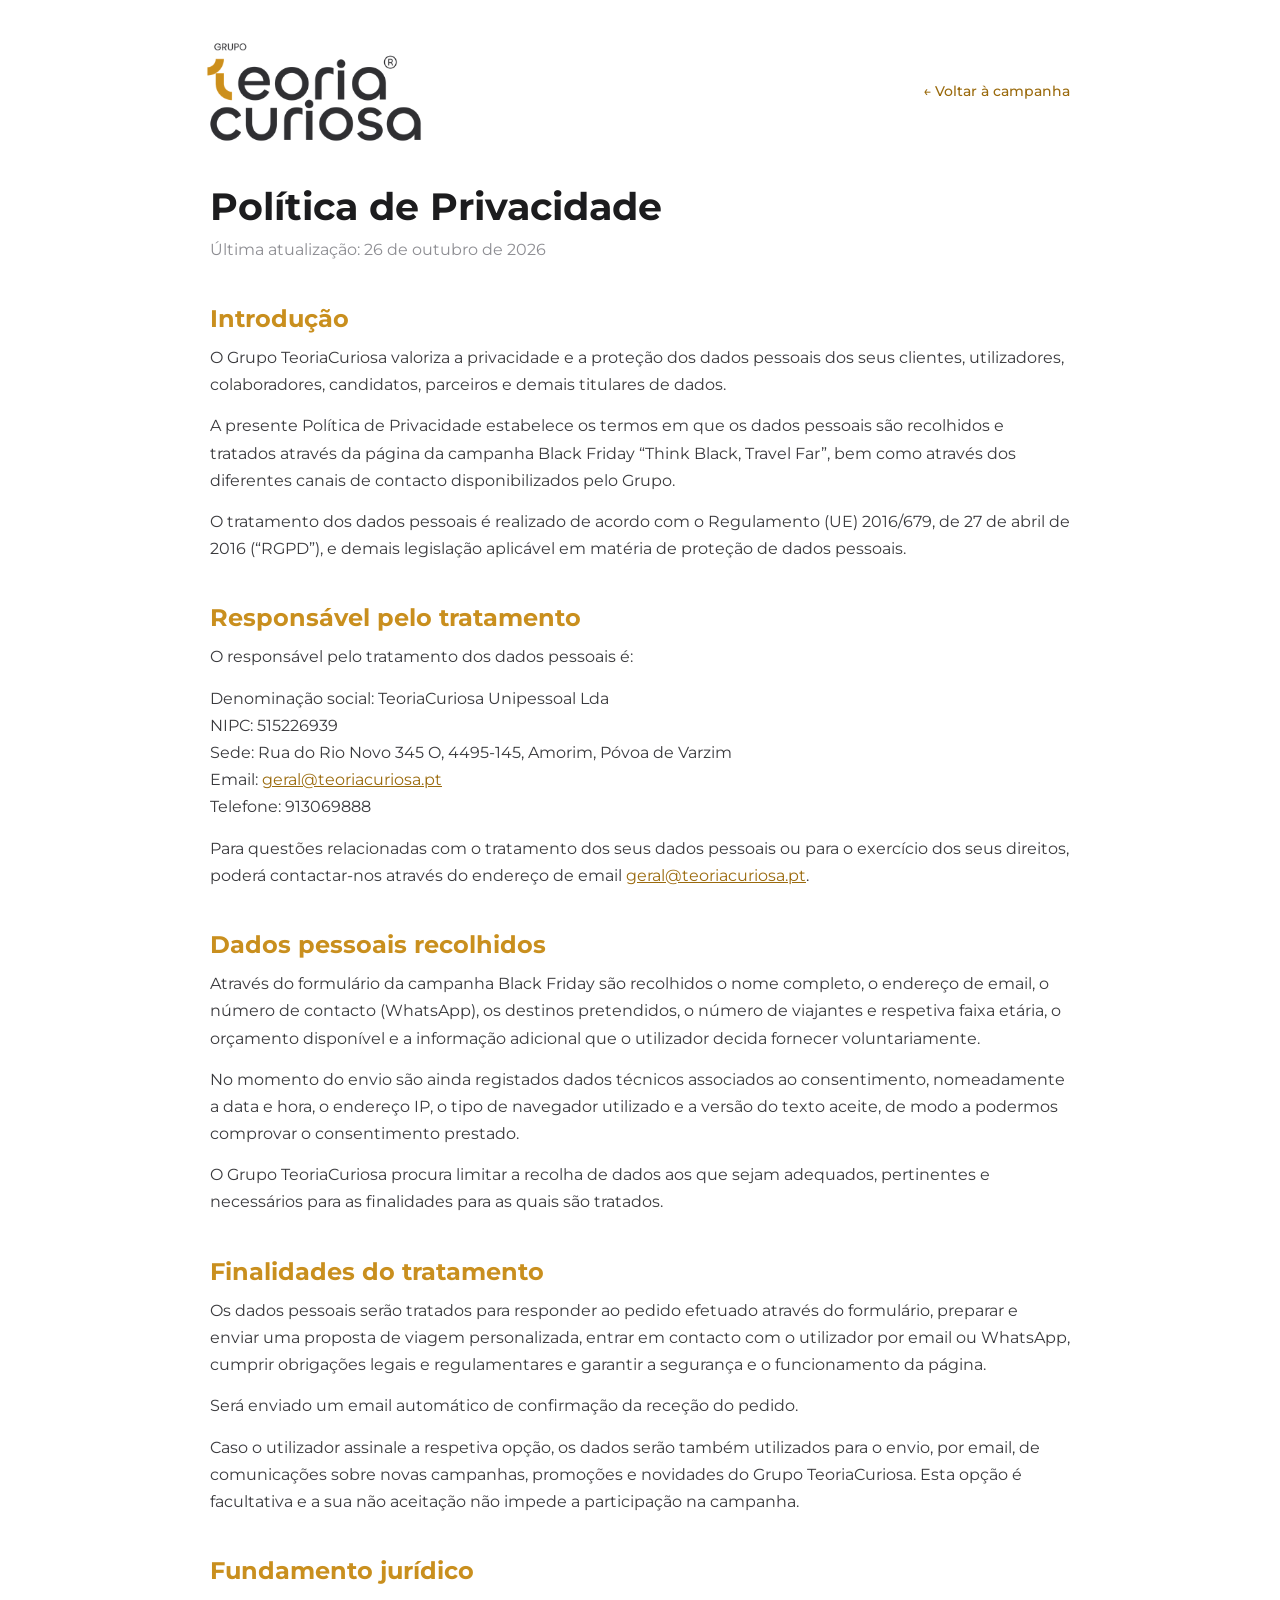
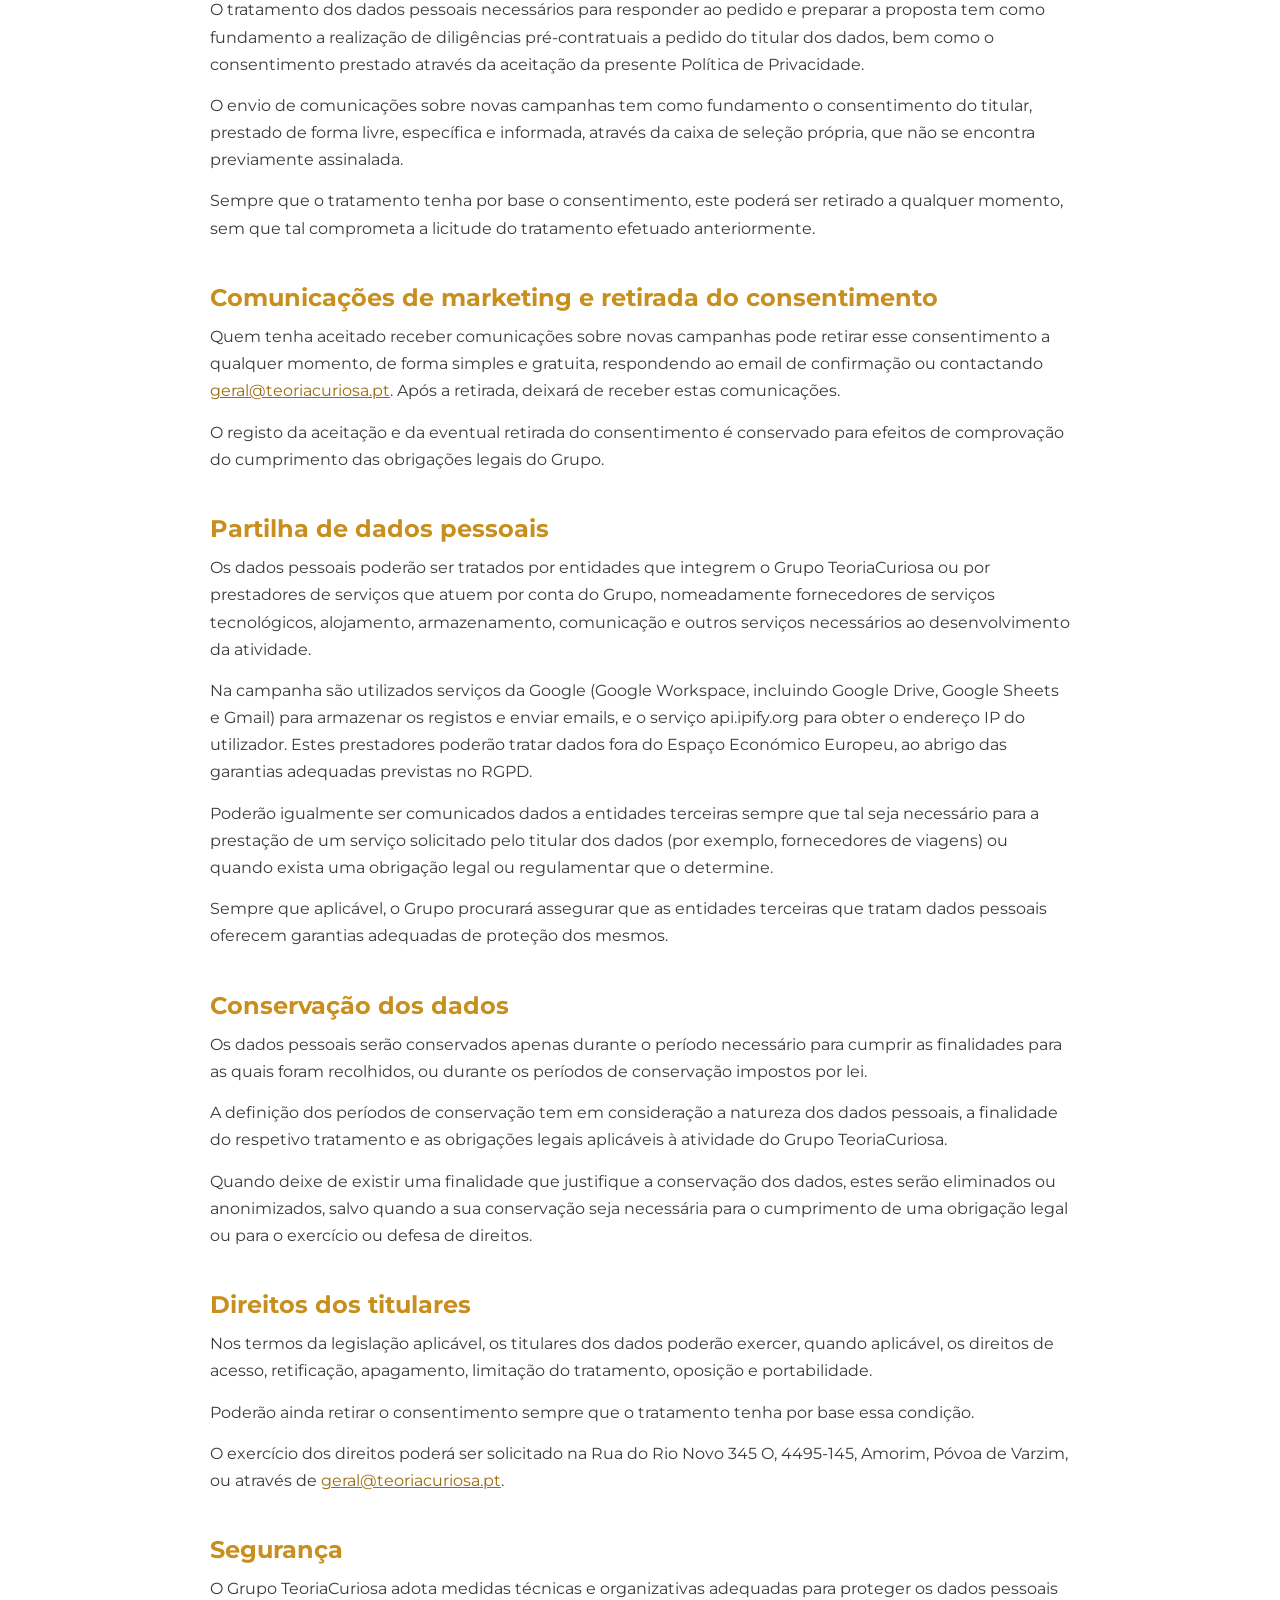
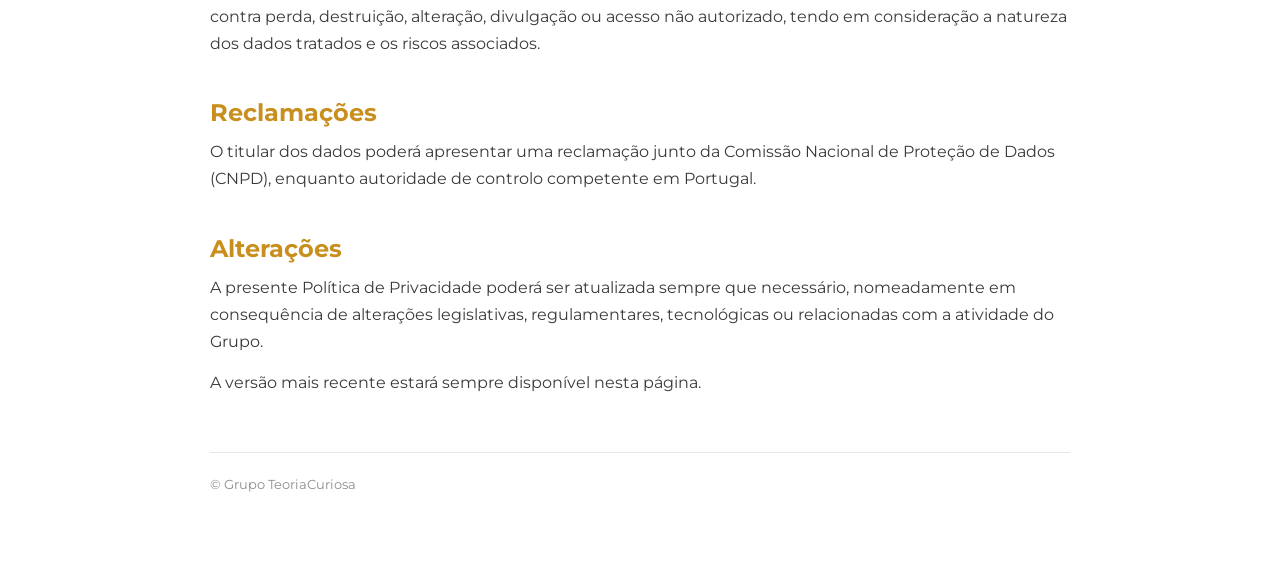
==== privacidade.html @ 89f55c1d "Add new page privacy" ====
<!doctype html>
<html lang="pt-PT">
<head>
  <meta charset="utf-8">
  <meta name="viewport" content="width=device-width, initial-scale=1">
  <title>Política de Privacidade | Grupo TeoriaCuriosa</title>
  <meta name="robots" content="noindex">
  <link rel="preconnect" href="https://fonts.googleapis.com">
  <link rel="preconnect" href="https://fonts.gstatic.com" crossorigin>
  <link href="https://fonts.googleapis.com/css2?family=Montserrat:wght@400;500;700&display=swap" rel="stylesheet">
  <style>
    :root{--ouro:#C98F1E;--ouro-escuro:#9a6a0d;--texto:#3a3a3d;--titulo:#1c1c1e;--cinza:#8d8d92}
    *{box-sizing:border-box}
    body{margin:0;background:#fff;color:var(--texto);font-family:'Montserrat',Arial,Helvetica,sans-serif;line-height:1.7;font-size:16px}
    .wrap{max-width:900px;margin:0 auto;padding:40px 20px 72px}
    .topo{display:flex;align-items:center;justify-content:space-between;gap:16px;margin-bottom:40px}
    .topo img{height:104px;width:auto;display:block;margin-left:-6px}
    .voltar{font-size:14px;color:var(--ouro-escuro);text-decoration:none;font-weight:500}
    .voltar:hover,.voltar:focus-visible{text-decoration:underline}
    h1{font-size:clamp(28px,5vw,38px);line-height:1.2;margin:0 0 6px;color:var(--titulo);font-weight:700}
    .data{color:var(--cinza);margin:0 0 36px}
    h2{font-size:clamp(20px,3.4vw,24px);color:var(--ouro);margin:40px 0 10px;font-weight:700;line-height:1.3}
    p{margin:0 0 14px}
    a{color:var(--ouro-escuro)}
    .ficha{margin:0 0 14px}
    footer{margin-top:56px;padding-top:20px;border-top:1px solid #e6e6e8;font-size:13px;color:var(--cinza)}
    @media (max-width:520px){.topo img{height:84px}}
  </style>
</head>
<body>
<main class="wrap">

  <div class="topo">
    <img src="[data-uri]" alt="Grupo TeoriaCuriosa">
    <a class="voltar" href="index.html">&larr; Voltar à campanha</a>
  </div>

  <h1>Política de Privacidade</h1>
  <p class="data">Última atualização: 26 de outubro de 2026</p>

  <h2>Introdução</h2>
  <p>O Grupo TeoriaCuriosa valoriza a privacidade e a proteção dos dados pessoais dos seus clientes, utilizadores, colaboradores, candidatos, parceiros e demais titulares de dados.</p>
  <p>A presente Política de Privacidade estabelece os termos em que os dados pessoais são recolhidos e tratados através da página da campanha Black Friday &ldquo;Think Black, Travel Far&rdquo;, bem como através dos diferentes canais de contacto disponibilizados pelo Grupo.</p>
  <p>O tratamento dos dados pessoais é realizado de acordo com o Regulamento (UE) 2016/679, de 27 de abril de 2016 (&ldquo;RGPD&rdquo;), e demais legislação aplicável em matéria de proteção de dados pessoais.</p>

  <h2>Responsável pelo tratamento</h2>
  <p>O responsável pelo tratamento dos dados pessoais é:</p>
  <p class="ficha">
    Denominação social: TeoriaCuriosa Unipessoal Lda<br>
    NIPC: 515226939<br>
    Sede: Rua do Rio Novo 345 O, 4495-145, Amorim, Póvoa de Varzim<br>
    Email: <a href="mailto:geral@teoriacuriosa.pt">geral@teoriacuriosa.pt</a><br>
    Telefone: 913069888
  </p>
  <p>Para questões relacionadas com o tratamento dos seus dados pessoais ou para o exercício dos seus direitos, poderá contactar-nos através do endereço de email <a href="mailto:geral@teoriacuriosa.pt">geral@teoriacuriosa.pt</a>.</p>

  <h2>Dados pessoais recolhidos</h2>
  <p>Através do formulário da campanha Black Friday são recolhidos o nome completo, o endereço de email, o número de contacto (WhatsApp), os destinos pretendidos, o número de viajantes e respetiva faixa etária, o orçamento disponível e a informação adicional que o utilizador decida fornecer voluntariamente.</p>
  <p>No momento do envio são ainda registados dados técnicos associados ao consentimento, nomeadamente a data e hora, o endereço IP, o tipo de navegador utilizado e a versão do texto aceite, de modo a podermos comprovar o consentimento prestado.</p>
  <p>O Grupo TeoriaCuriosa procura limitar a recolha de dados aos que sejam adequados, pertinentes e necessários para as finalidades para as quais são tratados.</p>

  <h2>Finalidades do tratamento</h2>
  <p>Os dados pessoais serão tratados para responder ao pedido efetuado através do formulário, preparar e enviar uma proposta de viagem personalizada, entrar em contacto com o utilizador por email ou WhatsApp, cumprir obrigações legais e regulamentares e garantir a segurança e o funcionamento da página.</p>
  <p>Será enviado um email automático de confirmação da receção do pedido.</p>
  <p>Caso o utilizador assinale a respetiva opção, os dados serão também utilizados para o envio, por email, de comunicações sobre novas campanhas, promoções e novidades do Grupo TeoriaCuriosa. Esta opção é facultativa e a sua não aceitação não impede a participação na campanha.</p>

  <h2>Fundamento jurídico</h2>
  <p>O tratamento dos dados pessoais necessários para responder ao pedido e preparar a proposta tem como fundamento a realização de diligências pré-contratuais a pedido do titular dos dados, bem como o consentimento prestado através da aceitação da presente Política de Privacidade.</p>
  <p>O envio de comunicações sobre novas campanhas tem como fundamento o consentimento do titular, prestado de forma livre, específica e informada, através da caixa de seleção própria, que não se encontra previamente assinalada.</p>
  <p>Sempre que o tratamento tenha por base o consentimento, este poderá ser retirado a qualquer momento, sem que tal comprometa a licitude do tratamento efetuado anteriormente.</p>

  <h2>Comunicações de marketing e retirada do consentimento</h2>
  <p>Quem tenha aceitado receber comunicações sobre novas campanhas pode retirar esse consentimento a qualquer momento, de forma simples e gratuita, respondendo ao email de confirmação ou contactando <a href="mailto:geral@teoriacuriosa.pt">geral@teoriacuriosa.pt</a>. Após a retirada, deixará de receber estas comunicações.</p>
  <p>O registo da aceitação e da eventual retirada do consentimento é conservado para efeitos de comprovação do cumprimento das obrigações legais do Grupo.</p>

  <h2>Partilha de dados pessoais</h2>
  <p>Os dados pessoais poderão ser tratados por entidades que integrem o Grupo TeoriaCuriosa ou por prestadores de serviços que atuem por conta do Grupo, nomeadamente fornecedores de serviços tecnológicos, alojamento, armazenamento, comunicação e outros serviços necessários ao desenvolvimento da atividade.</p>
  <p>Na campanha são utilizados serviços da Google (Google Workspace, incluindo Google Drive, Google Sheets e Gmail) para armazenar os registos e enviar emails, e o serviço api.ipify.org para obter o endereço IP do utilizador. Estes prestadores poderão tratar dados fora do Espaço Económico Europeu, ao abrigo das garantias adequadas previstas no RGPD.</p>
  <p>Poderão igualmente ser comunicados dados a entidades terceiras sempre que tal seja necessário para a prestação de um serviço solicitado pelo titular dos dados (por exemplo, fornecedores de viagens) ou quando exista uma obrigação legal ou regulamentar que o determine.</p>
  <p>Sempre que aplicável, o Grupo procurará assegurar que as entidades terceiras que tratam dados pessoais oferecem garantias adequadas de proteção dos mesmos.</p>

  <h2>Conservação dos dados</h2>
  <p>Os dados pessoais serão conservados apenas durante o período necessário para cumprir as finalidades para as quais foram recolhidos, ou durante os períodos de conservação impostos por lei.</p>
  <p>A definição dos períodos de conservação tem em consideração a natureza dos dados pessoais, a finalidade do respetivo tratamento e as obrigações legais aplicáveis à atividade do Grupo TeoriaCuriosa.</p>
  <p>Quando deixe de existir uma finalidade que justifique a conservação dos dados, estes serão eliminados ou anonimizados, salvo quando a sua conservação seja necessária para o cumprimento de uma obrigação legal ou para o exercício ou defesa de direitos.</p>

  <h2>Direitos dos titulares</h2>
  <p>Nos termos da legislação aplicável, os titulares dos dados poderão exercer, quando aplicável, os direitos de acesso, retificação, apagamento, limitação do tratamento, oposição e portabilidade.</p>
  <p>Poderão ainda retirar o consentimento sempre que o tratamento tenha por base essa condição.</p>
  <p>O exercício dos direitos poderá ser solicitado na Rua do Rio Novo 345 O, 4495-145, Amorim, Póvoa de Varzim, ou através de <a href="mailto:geral@teoriacuriosa.pt">geral@teoriacuriosa.pt</a>.</p>

  <h2>Segurança</h2>
  <p>O Grupo TeoriaCuriosa adota medidas técnicas e organizativas adequadas para proteger os dados pessoais contra perda, destruição, alteração, divulgação ou acesso não autorizado, tendo em consideração a natureza dos dados tratados e os riscos associados.</p>

  <h2>Reclamações</h2>
  <p>O titular dos dados poderá apresentar uma reclamação junto da Comissão Nacional de Proteção de Dados (CNPD), enquanto autoridade de controlo competente em Portugal.</p>

  <h2>Alterações</h2>
  <p>A presente Política de Privacidade poderá ser atualizada sempre que necessário, nomeadamente em consequência de alterações legislativas, regulamentares, tecnológicas ou relacionadas com a atividade do Grupo.</p>
  <p>A versão mais recente estará sempre disponível nesta página.</p>

  <footer>&copy; Grupo TeoriaCuriosa</footer>
</main>
</body>
</html>
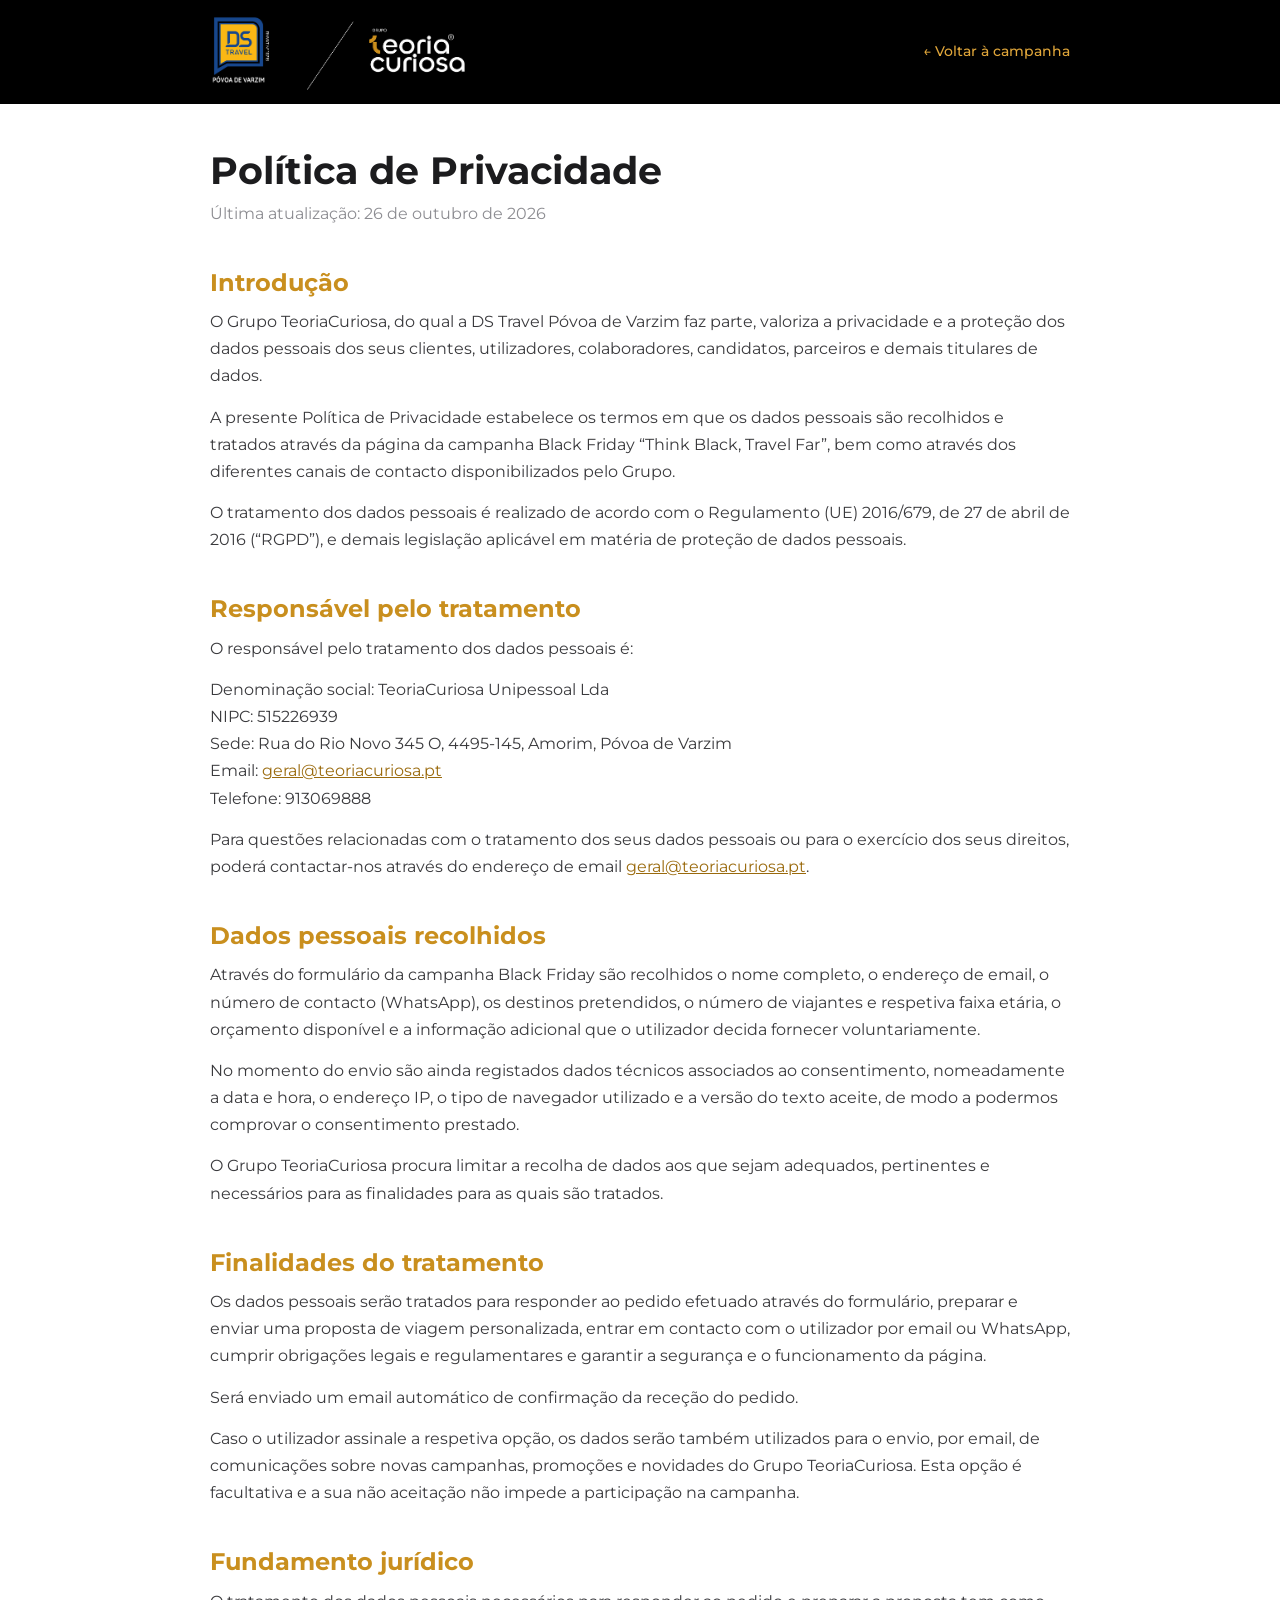
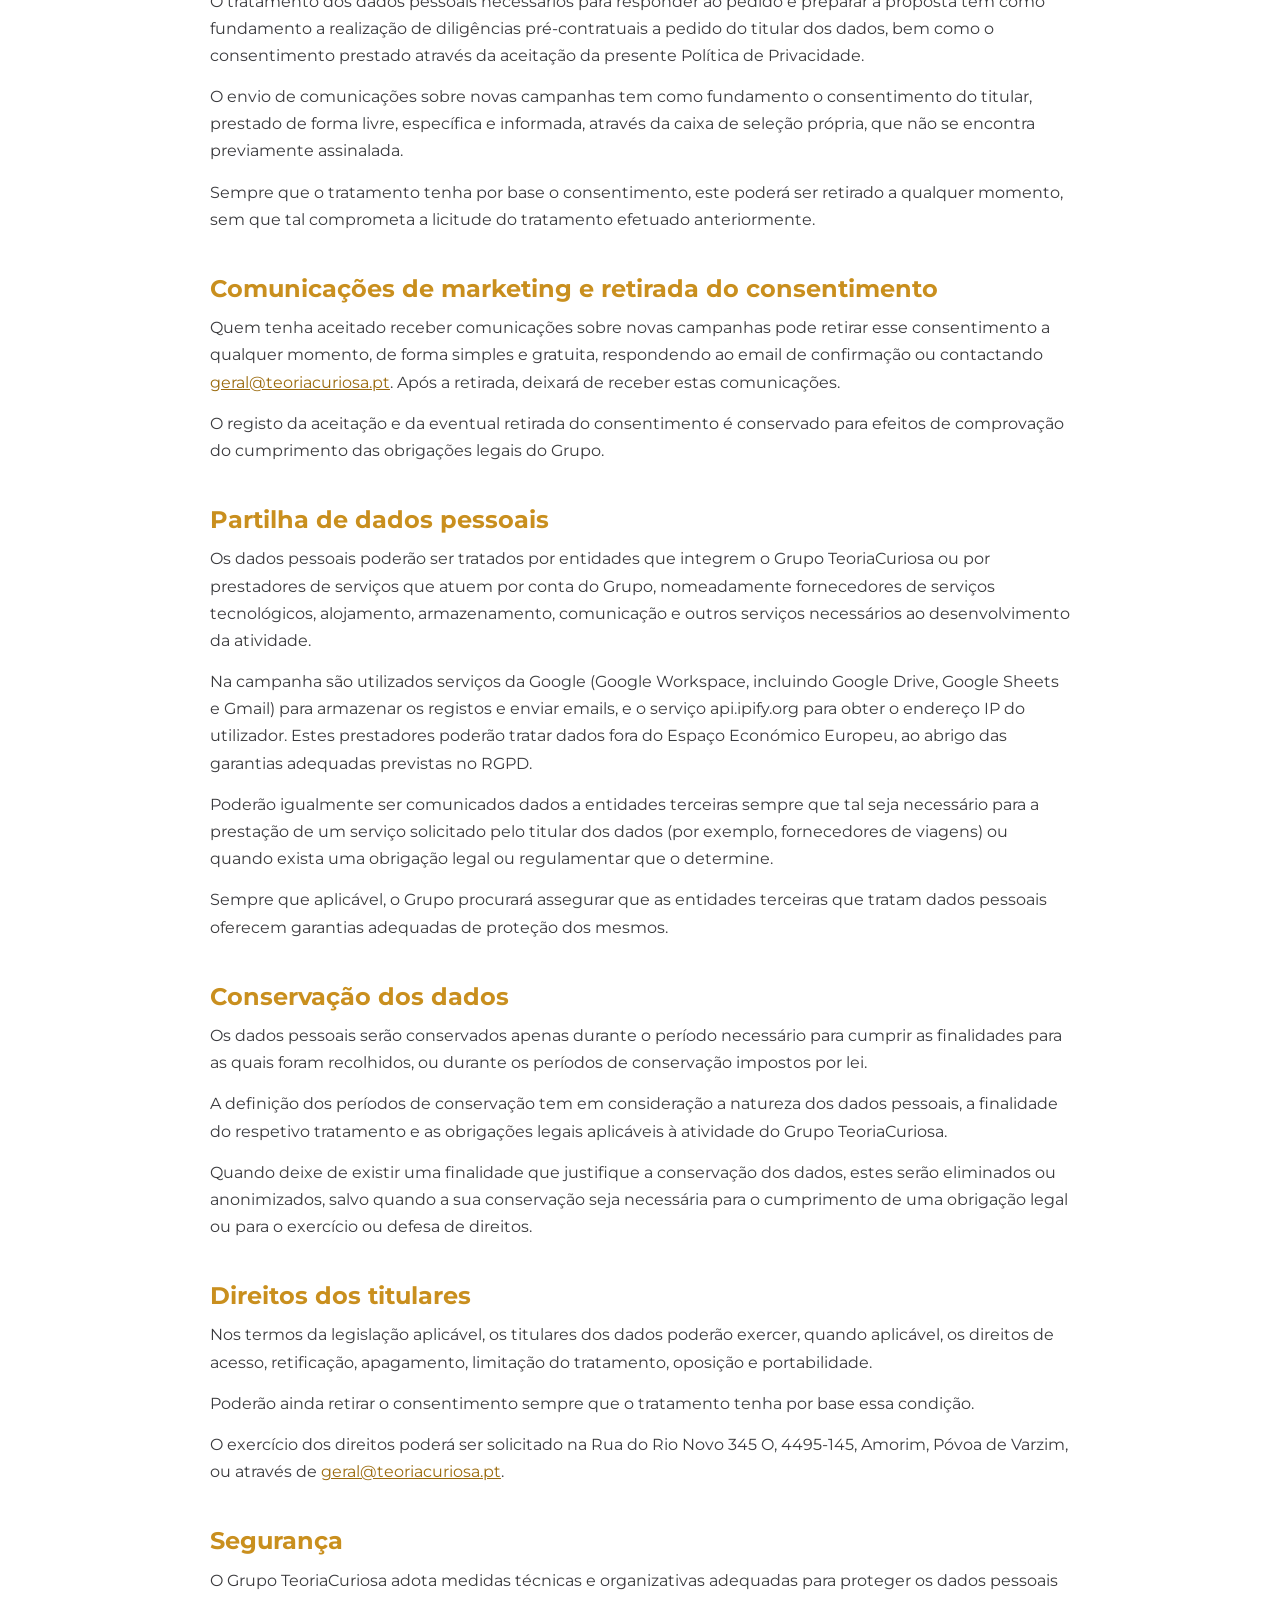
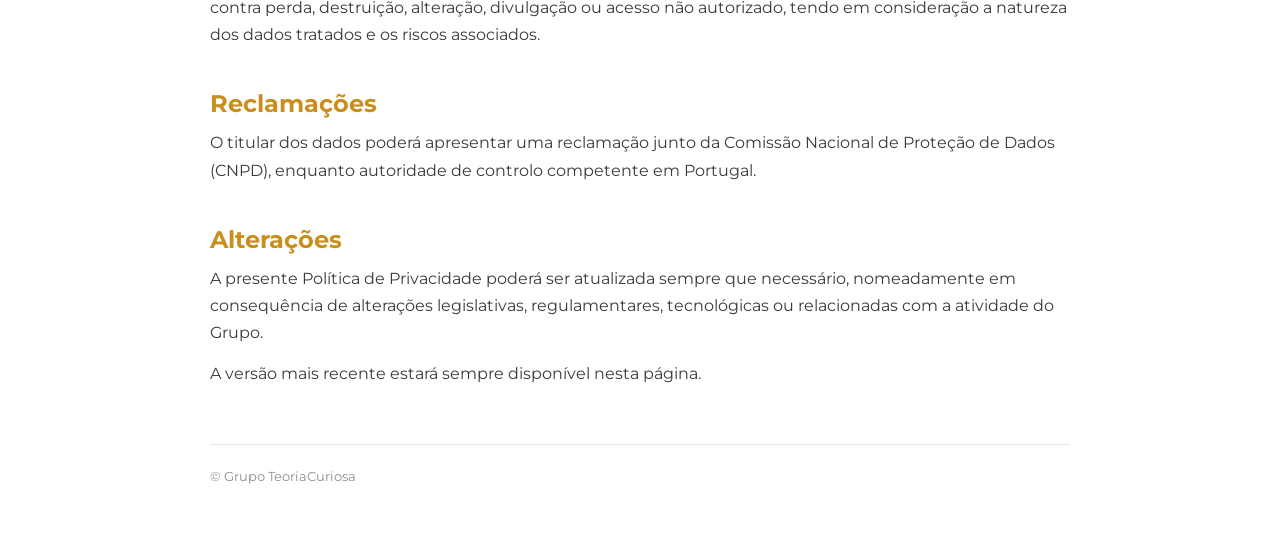
==== commit 08c75fe8: "Add new page privacy" ====
--- a/privacidade.html
+++ b/privacidade.html
@@ -12,10 +12,11 @@
     :root{--ouro:#C98F1E;--ouro-escuro:#9a6a0d;--texto:#3a3a3d;--titulo:#1c1c1e;--cinza:#8d8d92}
     *{box-sizing:border-box}
     body{margin:0;background:#fff;color:var(--texto);font-family:'Montserrat',Arial,Helvetica,sans-serif;line-height:1.7;font-size:16px}
-    .wrap{max-width:900px;margin:0 auto;padding:40px 20px 72px}
-    .topo{display:flex;align-items:center;justify-content:space-between;gap:16px;margin-bottom:40px}
-    .topo img{height:104px;width:auto;display:block;margin-left:-6px}
-    .voltar{font-size:14px;color:var(--ouro-escuro);text-decoration:none;font-weight:500}
+    .faixa{background:#000;padding:14px 0}
+    .faixa div{max-width:900px;margin:0 auto;padding:0 20px;display:flex;align-items:center;justify-content:space-between;gap:16px}
+    .faixa img{display:block;height:76px;width:auto;max-width:100%}
+    .wrap{max-width:900px;margin:0 auto;padding:44px 20px 72px}
+    .voltar{font-size:14px;color:#e0a63a;white-space:nowrap;text-decoration:none;font-weight:500}
     .voltar:hover,.voltar:focus-visible{text-decoration:underline}
     h1{font-size:clamp(28px,5vw,38px);line-height:1.2;margin:0 0 6px;color:var(--titulo);font-weight:700}
     .data{color:var(--cinza);margin:0 0 36px}
@@ -24,22 +25,19 @@
     a{color:var(--ouro-escuro)}
     .ficha{margin:0 0 14px}
     footer{margin-top:56px;padding-top:20px;border-top:1px solid #e6e6e8;font-size:13px;color:var(--cinza)}
-    @media (max-width:520px){.topo img{height:84px}}
+      @media (max-width:520px){.faixa img{height:56px}.voltar{font-size:13px}}
   </style>
 </head>
 <body>
+
+<div class="faixa"><div><img src="[data-uri]" alt="DS Travel | Grupo TeoriaCuriosa"><a class="voltar" href="index.html">&larr; Voltar à campanha</a></div></div>
 <main class="wrap">
-
-  <div class="topo">
-    <img src="[data-uri]" alt="Grupo TeoriaCuriosa">
-    <a class="voltar" href="index.html">&larr; Voltar à campanha</a>
-  </div>
 
   <h1>Política de Privacidade</h1>
   <p class="data">Última atualização: 26 de outubro de 2026</p>
 
   <h2>Introdução</h2>
-  <p>O Grupo TeoriaCuriosa valoriza a privacidade e a proteção dos dados pessoais dos seus clientes, utilizadores, colaboradores, candidatos, parceiros e demais titulares de dados.</p>
+  <p>O Grupo TeoriaCuriosa, do qual a DS Travel Póvoa de Varzim faz parte, valoriza a privacidade e a proteção dos dados pessoais dos seus clientes, utilizadores, colaboradores, candidatos, parceiros e demais titulares de dados.</p>
   <p>A presente Política de Privacidade estabelece os termos em que os dados pessoais são recolhidos e tratados através da página da campanha Black Friday &ldquo;Think Black, Travel Far&rdquo;, bem como através dos diferentes canais de contacto disponibilizados pelo Grupo.</p>
   <p>O tratamento dos dados pessoais é realizado de acordo com o Regulamento (UE) 2016/679, de 27 de abril de 2016 (&ldquo;RGPD&rdquo;), e demais legislação aplicável em matéria de proteção de dados pessoais.</p>
 
